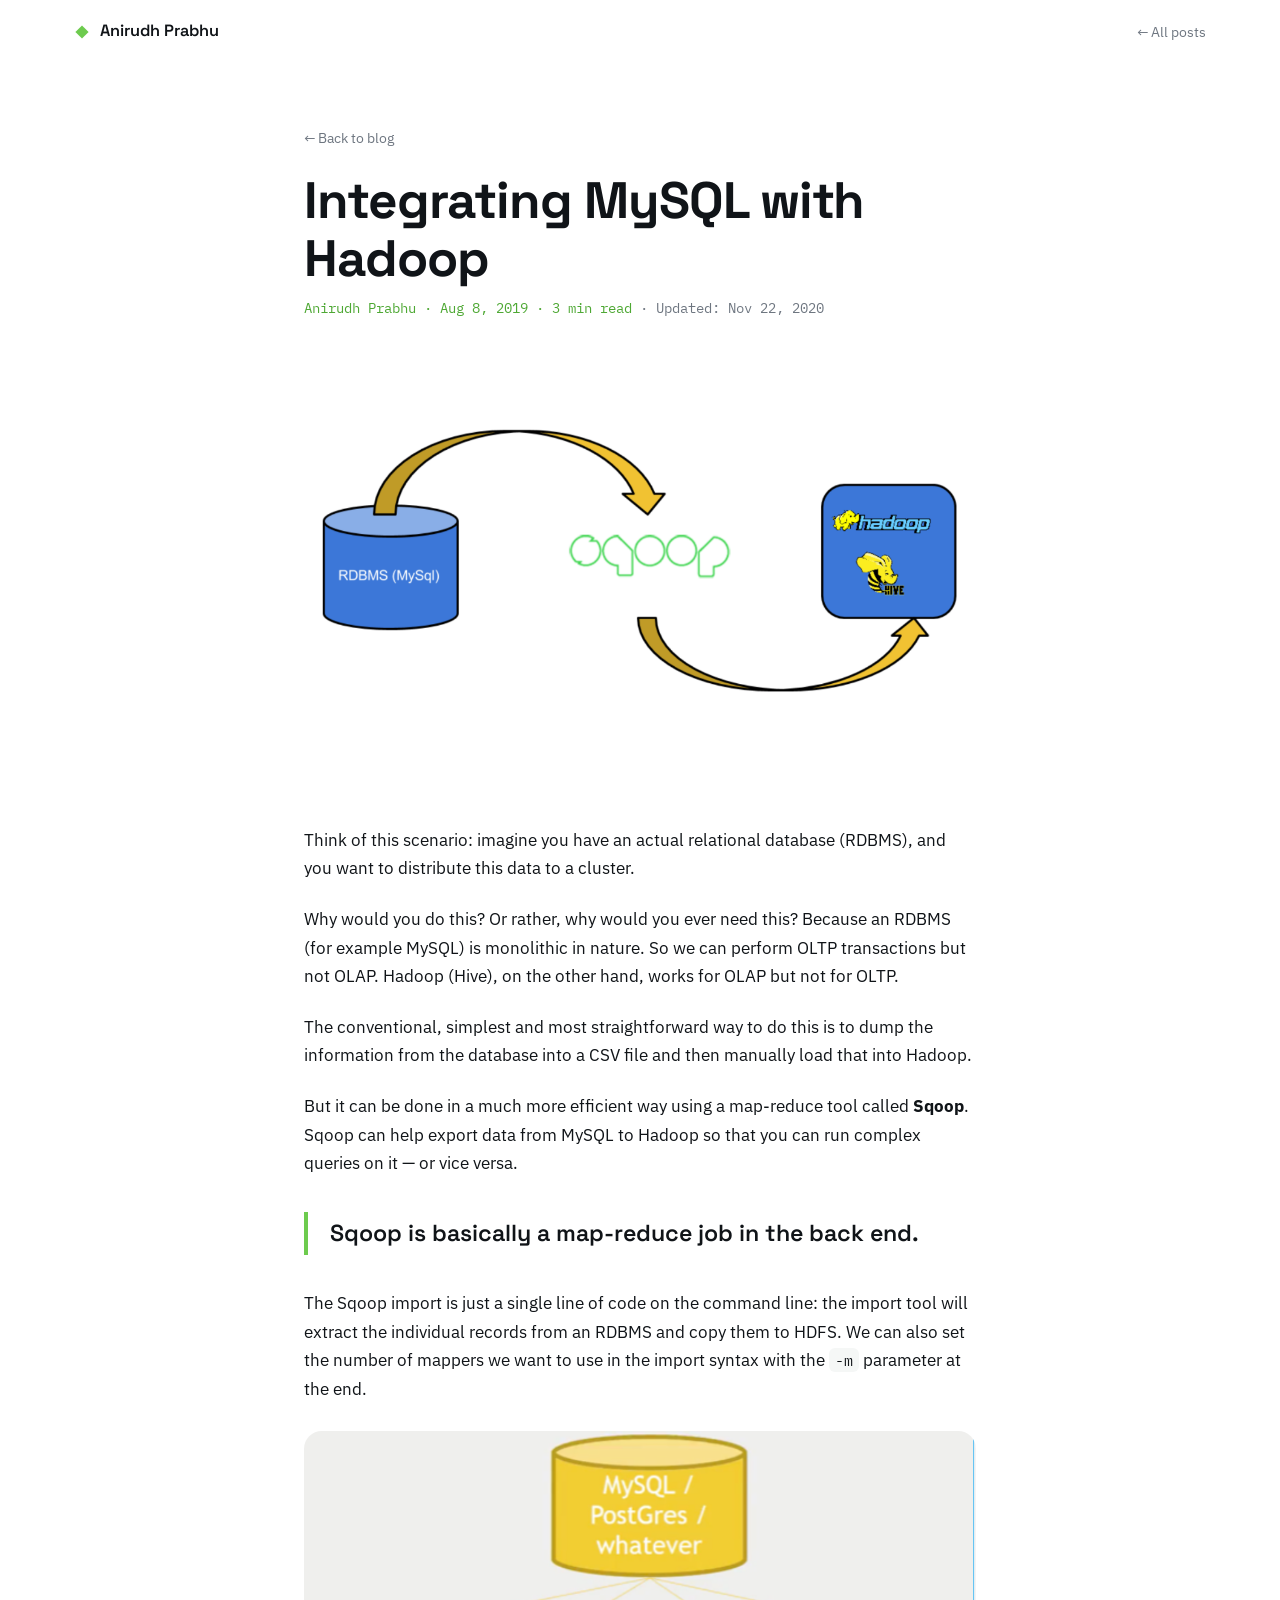
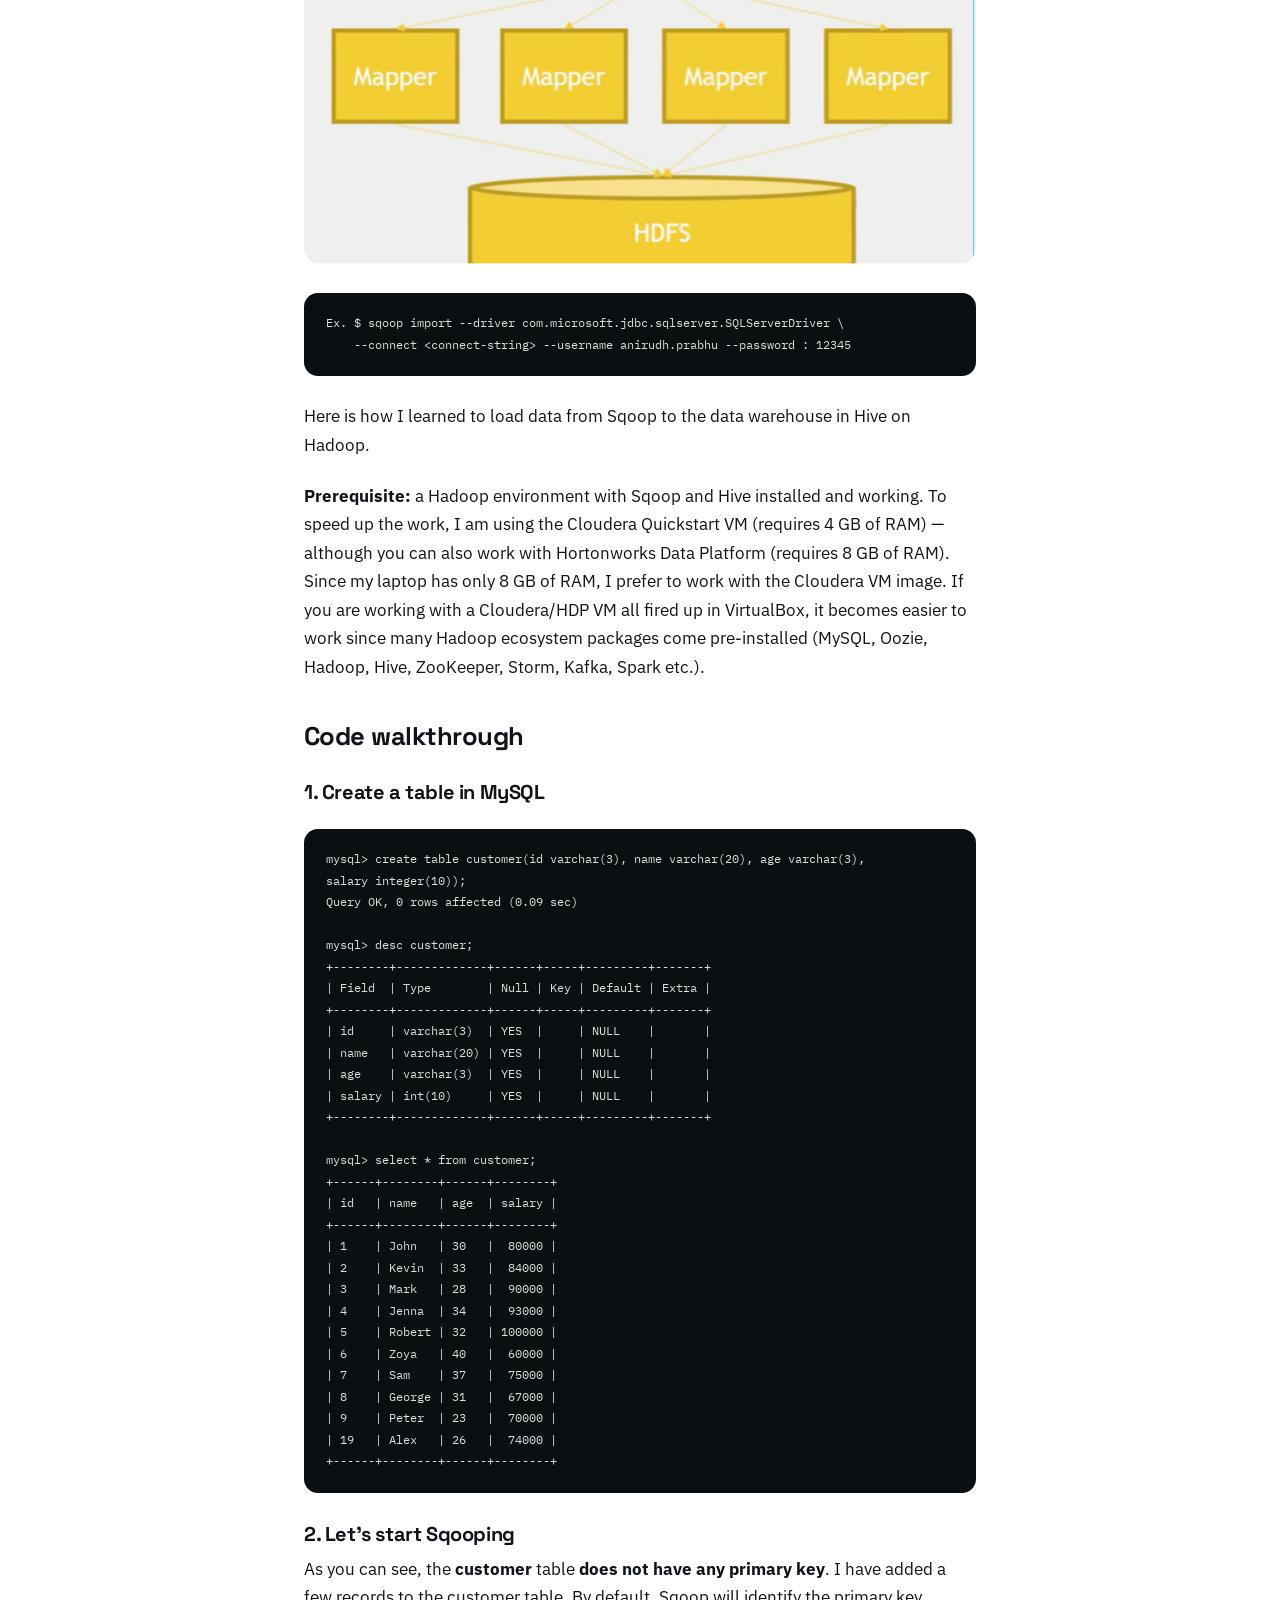
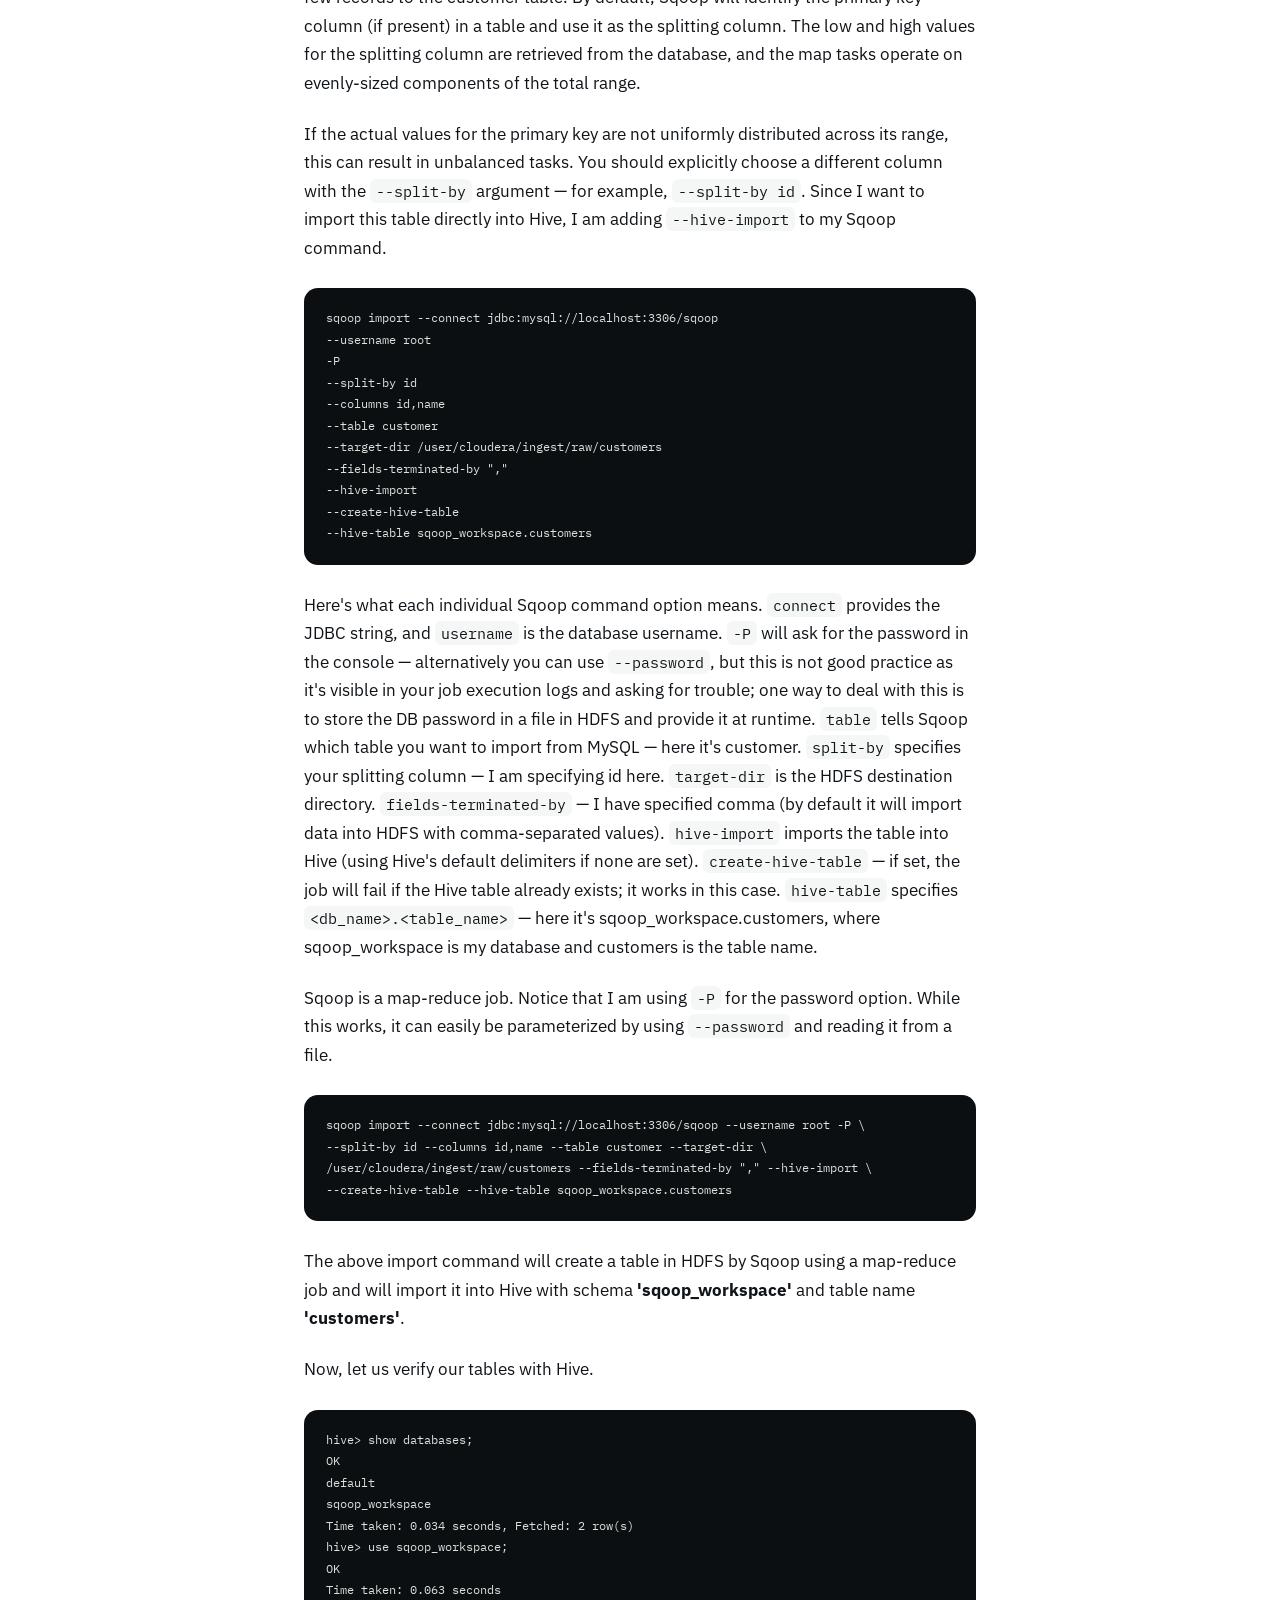
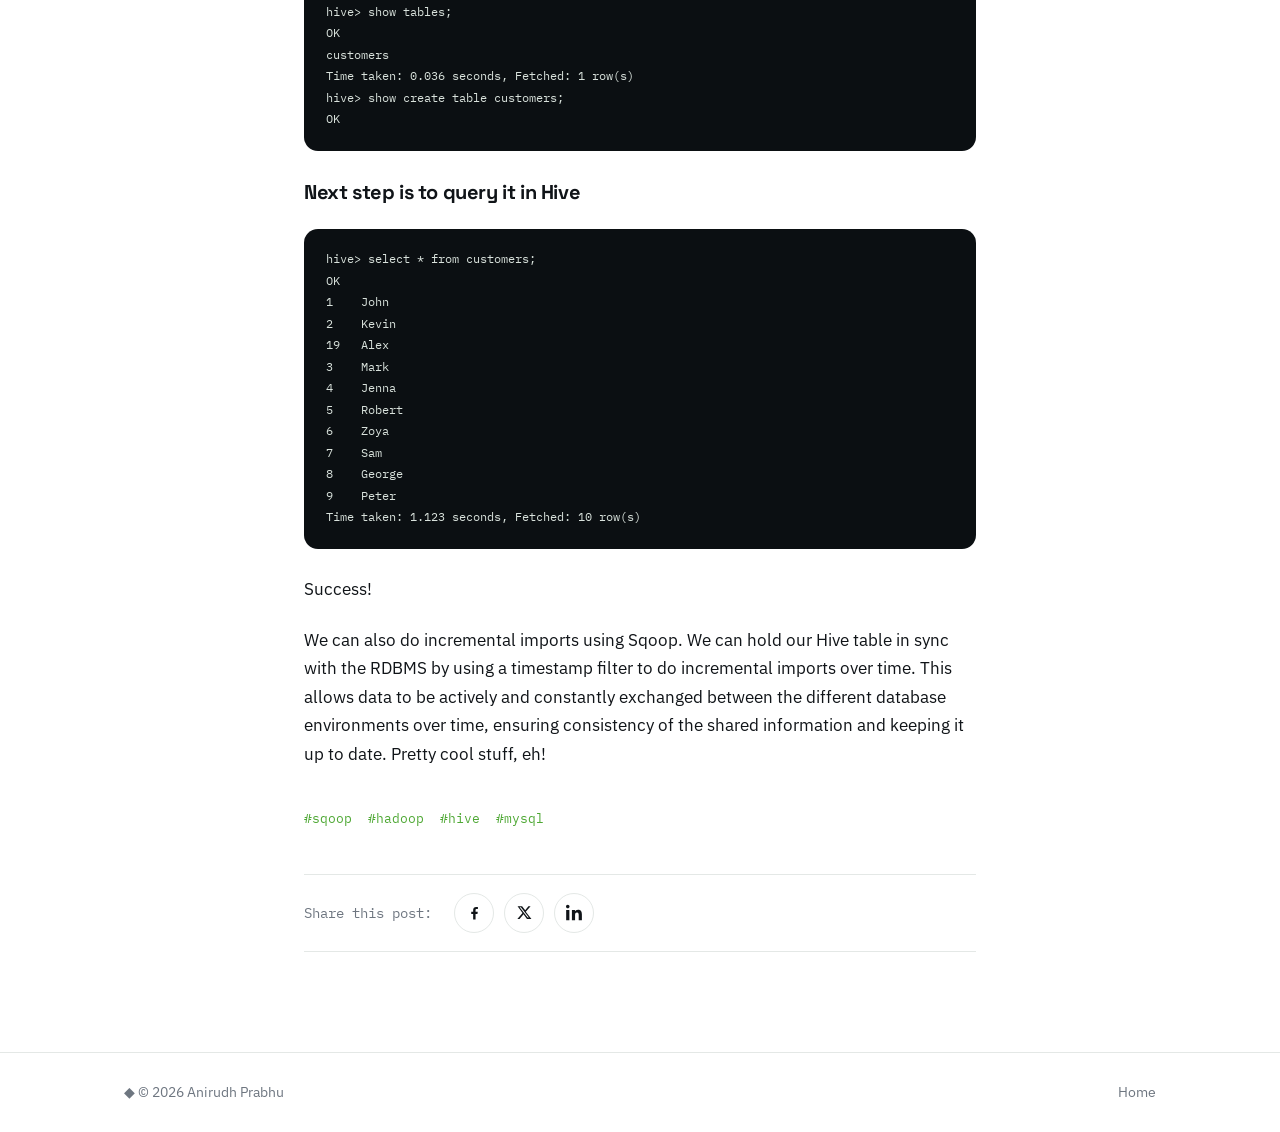
==== blog/integrating-mysql-with-hadoop.html @ 300b7ed8 "Add files via upload v5 code" ====
<!DOCTYPE html>
<html lang="en">
<head>
  <meta charset="UTF-8">
  <meta name="viewport" content="width=device-width, initial-scale=1.0">
  <title>Integrating MySQL with Hadoop — Anirudh Prabhu</title>
  <meta name="description" content="Why distribute relational data to a cluster — and how to bridge MySQL with the Hadoop ecosystem using Sqoop and Hive.">
  <link rel="icon" type="image/svg+xml" href="../assets/favicon.svg">
  <link rel="preconnect" href="https://fonts.googleapis.com">
  <link rel="preconnect" href="https://fonts.gstatic.com" crossorigin>
  <link href="https://fonts.googleapis.com/css2?family=Space+Grotesk:wght@400;500;600;700&family=IBM+Plex+Sans:wght@400;500;600&family=IBM+Plex+Mono:wght@400;500&display=swap" rel="stylesheet">
  <link rel="stylesheet" href="../style.css">
</head>
<body>
  <header class="nav scrolled">
    <nav class="nav-inner">
      <a href="../index.html" class="nav-brand">
        <svg class="nav-diamond" viewBox="0 0 24 24" aria-hidden="true"><rect x="5" y="5" width="14" height="14" transform="rotate(45 12 12)"/></svg>
        <span>Anirudh&nbsp;Prabhu</span>
      </a>
      <ul class="nav-links">
        <li><a href="../index.html#blog">← All posts</a></li>
      </ul>
    </nav>
  </header>

  <main class="post-page">
    <article class="post-container">
      <a class="post-back" href="../index.html#blog">← Back to blog</a>
      <h1>Integrating MySQL with Hadoop</h1>
      <span class="post-meta mono">Anirudh Prabhu · Aug 8, 2019 · 3 min read <em class="post-updated">· Updated: Nov 22, 2020</em></span>
      <img class="post-hero" src="../assets/blog/hadoop-hero.png" alt="Diagram of data flowing from a MySQL database through Sqoop into Hadoop">

      <div class="post-content">
        <p>Think of this scenario: imagine you have an actual relational database (RDBMS), and you want to distribute this data to a cluster.</p>
        <p>Why would you do this? Or rather, why would you ever need this? Because an RDBMS (for example MySQL) is monolithic in nature. So we can perform OLTP transactions but not OLAP. Hadoop (Hive), on the other hand, works for OLAP but not for OLTP.</p>
        <p>The conventional, simplest and most straightforward way to do this is to dump the information from the database into a CSV file and then manually load that into Hadoop.</p>
        <p>But it can be done in a much more efficient way using a map-reduce tool called <strong>Sqoop</strong>. Sqoop can help export data from MySQL to Hadoop so that you can run complex queries on it — or vice versa.</p>

        <p class="pullquote">Sqoop is basically a map-reduce job in the back end.</p>

        <p>The Sqoop import is just a single line of code on the command line: the import tool will extract the individual records from an RDBMS and copy them to HDFS. We can also set the number of mappers we want to use in the import syntax with the <code>-m</code> parameter at the end.</p>
        <img class="post-fig" src="../assets/blog/sqoop-mappers.png" alt="Diagram: mappers reading from MySQL in parallel and writing into HDFS" loading="lazy" onerror="this.style.display='none'">

<pre class="post-code"><code>Ex. $ sqoop import --driver com.microsoft.jdbc.sqlserver.SQLServerDriver \
    --connect &lt;connect-string&gt; --username anirudh.prabhu --password : 12345</code></pre>

        <p>Here is how I learned to load data from Sqoop to the data warehouse in Hive on Hadoop.</p>
        <p><strong>Prerequisite:</strong> a Hadoop environment with Sqoop and Hive installed and working. To speed up the work, I am using the Cloudera Quickstart VM (requires 4&nbsp;GB of RAM) — although you can also work with Hortonworks Data Platform (requires 8&nbsp;GB of RAM). Since my laptop has only 8&nbsp;GB of RAM, I prefer to work with the Cloudera VM image. If you are working with a Cloudera/HDP VM all fired up in VirtualBox, it becomes easier to work since many Hadoop ecosystem packages come pre-installed (MySQL, Oozie, Hadoop, Hive, ZooKeeper, Storm, Kafka, Spark etc.).</p>

        <h2>Code walkthrough</h2>
        <h3>1. Create a table in MySQL</h3>
<pre class="post-code"><code>mysql&gt; create table customer(id varchar(3), name varchar(20), age varchar(3),
salary integer(10));
Query OK, 0 rows affected (0.09 sec)

mysql&gt; desc customer;
+--------+-------------+------+-----+---------+-------+
| Field  | Type        | Null | Key | Default | Extra |
+--------+-------------+------+-----+---------+-------+
| id     | varchar(3)  | YES  |     | NULL    |       |
| name   | varchar(20) | YES  |     | NULL    |       |
| age    | varchar(3)  | YES  |     | NULL    |       |
| salary | int(10)     | YES  |     | NULL    |       |
+--------+-------------+------+-----+---------+-------+

mysql&gt; select * from customer;
+------+--------+------+--------+
| id   | name   | age  | salary |
+------+--------+------+--------+
| 1    | John   | 30   |  80000 |
| 2    | Kevin  | 33   |  84000 |
| 3    | Mark   | 28   |  90000 |
| 4    | Jenna  | 34   |  93000 |
| 5    | Robert | 32   | 100000 |
| 6    | Zoya   | 40   |  60000 |
| 7    | Sam    | 37   |  75000 |
| 8    | George | 31   |  67000 |
| 9    | Peter  | 23   |  70000 |
| 19   | Alex   | 26   |  74000 |
+------+--------+------+--------+</code></pre>

        <h3>2. Let's start Sqooping</h3>
        <p>As you can see, the <strong>customer</strong> table <strong>does not have any primary key</strong>. I have added a few records to the customer table. By default, Sqoop will identify the primary key column (if present) in a table and use it as the splitting column. The low and high values for the splitting column are retrieved from the database, and the map tasks operate on evenly-sized components of the total range.</p>
        <p>If the actual values for the primary key are not uniformly distributed across its range, this can result in unbalanced tasks. You should explicitly choose a different column with the <code>--split-by</code> argument — for example, <code>--split-by id</code>. Since I want to import this table directly into Hive, I am adding <code>--hive-import</code> to my Sqoop command.</p>

<pre class="post-code"><code>sqoop import --connect jdbc:mysql://localhost:3306/sqoop
--username root
-P
--split-by id
--columns id,name
--table customer
--target-dir /user/cloudera/ingest/raw/customers
--fields-terminated-by ","
--hive-import
--create-hive-table
--hive-table sqoop_workspace.customers</code></pre>

        <p>Here's what each individual Sqoop command option means. <code>connect</code> provides the JDBC string, and <code>username</code> is the database username. <code>-P</code> will ask for the password in the console — alternatively you can use <code>--password</code>, but this is not good practice as it's visible in your job execution logs and asking for trouble; one way to deal with this is to store the DB password in a file in HDFS and provide it at runtime. <code>table</code> tells Sqoop which table you want to import from MySQL — here it's customer. <code>split-by</code> specifies your splitting column — I am specifying id here. <code>target-dir</code> is the HDFS destination directory. <code>fields-terminated-by</code> — I have specified comma (by default it will import data into HDFS with comma-separated values). <code>hive-import</code> imports the table into Hive (using Hive's default delimiters if none are set). <code>create-hive-table</code> — if set, the job will fail if the Hive table already exists; it works in this case. <code>hive-table</code> specifies <code>&lt;db_name&gt;.&lt;table_name&gt;</code> — here it's sqoop_workspace.customers, where sqoop_workspace is my database and customers is the table name.</p>
        <p>Sqoop is a map-reduce job. Notice that I am using <code>-P</code> for the password option. While this works, it can easily be parameterized by using <code>--password</code> and reading it from a file.</p>

<pre class="post-code"><code>sqoop import --connect jdbc:mysql://localhost:3306/sqoop --username root -P \
--split-by id --columns id,name --table customer --target-dir \
/user/cloudera/ingest/raw/customers --fields-terminated-by "," --hive-import \
--create-hive-table --hive-table sqoop_workspace.customers</code></pre>

        <p>The above import command will create a table in HDFS by Sqoop using a map-reduce job and will import it into Hive with schema <strong>'sqoop_workspace'</strong> and table name <strong>'customers'</strong>.</p>
        <p>Now, let us verify our tables with Hive.</p>

<pre class="post-code"><code>hive&gt; show databases;
OK
default
sqoop_workspace
Time taken: 0.034 seconds, Fetched: 2 row(s)
hive&gt; use sqoop_workspace;
OK
Time taken: 0.063 seconds
hive&gt; show tables;
OK
customers
Time taken: 0.036 seconds, Fetched: 1 row(s)
hive&gt; show create table customers;
OK</code></pre>

        <h3>Next step is to query it in Hive</h3>
<pre class="post-code"><code>hive&gt; select * from customers;
OK
1    John
2    Kevin
19   Alex
3    Mark
4    Jenna
5    Robert
6    Zoya
7    Sam
8    George
9    Peter
Time taken: 1.123 seconds, Fetched: 10 row(s)</code></pre>
        <p>Success!</p>

        <p>We can also do incremental imports using Sqoop. We can hold our Hive table in sync with the RDBMS by using a timestamp filter to do incremental imports over time. This allows data to be actively and constantly exchanged between the different database environments over time, ensuring consistency of the shared information and keeping it up to date. Pretty cool stuff, eh!</p>

        <p class="post-tags mono">#sqoop&nbsp;&nbsp;#hadoop&nbsp;&nbsp;#hive&nbsp;&nbsp;#mysql</p>
      </div>

      <div class="engage-bar">        <span class="share-label mono" style="margin-left:0">Share this post:</span>
        <div class="share-row">
          <a class="share-btn" data-network="facebook" href="#" target="_blank" rel="noopener" aria-label="Share on Facebook">
            <svg viewBox="0 0 24 24"><path d="M13.5 22v-8h2.7l.4-3.2h-3.1V8.7c0-.9.3-1.6 1.6-1.6h1.7V4.2c-.3 0-1.3-.1-2.5-.1-2.5 0-4.2 1.5-4.2 4.3v2.4H7.4V14h2.7v8h3.4z"/></svg>
          </a>
          <a class="share-btn" data-network="twitter" href="#" target="_blank" rel="noopener" aria-label="Share on X (Twitter)">
            <svg viewBox="0 0 24 24"><path d="M17.5 3h3.1l-6.8 7.8L21.8 21h-6.3l-4.9-6.4L5 21H1.9l7.3-8.3L2.2 3h6.4l4.4 5.9L17.5 3zm-1.1 16.2h1.7L6.9 4.7H5.1l11.3 14.5z"/></svg>
          </a>
          <a class="share-btn" data-network="linkedin" href="#" target="_blank" rel="noopener" aria-label="Share on LinkedIn">
            <svg viewBox="0 0 24 24"><path d="M4.98 3.5C4.98 4.88 3.87 6 2.5 6S0 4.88 0 3.5 1.12 1 2.5 1s2.48 1.12 2.48 2.5zM.24 8.31h4.52V23H.24V8.31zM8.34 8.31h4.33v2h.06c.6-1.14 2.08-2.34 4.28-2.34 4.58 0 5.42 3.01 5.42 6.92V23h-4.51v-7.13c0-1.7-.03-3.89-2.37-3.89-2.37 0-2.73 1.85-2.73 3.76V23H8.34V8.31z"/></svg>
          </a>
        </div>
      </div>

      <section class="comments" id="comments">
        <h2 class="comments-title">Comments</h2>
        <div class="giscus"></div>
        <p class="comments-note mono">Sign in with GitHub to join the discussion.</p>
      </section>
    </article>
  </main>

  <footer class="footer">
    <div class="container footer-inner">
      <span>◆ © <span id="year"></span> Anirudh Prabhu</span>
      <a href="../index.html">Home</a>
    </div>
  </footer>
  <script src="../script.js"></script>
</body>
</html>
---- style.css ----
/* ============================================================
   That Data Geek — thatdatageek.com
   Palette: ink #101418 · paper #FFFFFF · mist #F5F7F6
            geek-green #6DCB4E · deep #0B0F12 · gray #6E7680
   Type:    Space Grotesk (display) · IBM Plex Sans (body)
            IBM Plex Mono (data labels)
   ============================================================ */

:root {
  --ink: #101418;
  --paper: #ffffff;
  --mist: #f5f7f6;
  --green: #6dcb4e;
  --green-dark: #4ea834;
  --deep: #0b0f12;
  --gray: #6e7680;
  --line: #e4e8e6;
  --font-display: "Space Grotesk", system-ui, sans-serif;
  --font-body: "IBM Plex Sans", system-ui, sans-serif;
  --font-mono: "IBM Plex Mono", ui-monospace, monospace;
  --nav-h: 64px;
  --radius: 18px;
}

* { margin: 0; padding: 0; box-sizing: border-box; }

html { scroll-behavior: smooth; scroll-padding-top: calc(var(--nav-h) + 12px); }

body {
  font-family: var(--font-body);
  color: var(--ink);
  background: var(--paper);
  line-height: 1.65;
  -webkit-font-smoothing: antialiased;
}

.mono { font-family: var(--font-mono); }

.container { max-width: 1080px; margin: 0 auto; padding: 0 24px; }

img { max-width: 100%; display: block; }

a { color: inherit; }

h1, h2, h3 { font-family: var(--font-display); line-height: 1.12; letter-spacing: -0.02em; }

h2 { font-size: clamp(2rem, 5vw, 3.25rem); margin-bottom: 0.5em; }

.eyebrow {
  font-size: 0.8rem;
  text-transform: uppercase;
  letter-spacing: 0.14em;
  color: var(--green-dark);
  margin-bottom: 14px;
}
.section-dark .eyebrow { color: var(--green); }

.section-lede { max-width: 620px; color: var(--gray); font-size: 1.05rem; margin-bottom: 48px; }
.section-lede a { color: var(--green-dark); text-decoration-thickness: 1px; text-underline-offset: 3px; }
.section-dark .section-lede { color: #9aa4ad; }

/* ---------- Nav ---------- */
.nav {
  position: fixed; top: 0; left: 0; right: 0; z-index: 100;
  height: var(--nav-h);
  background: rgba(255, 255, 255, 0.82);
  -webkit-backdrop-filter: saturate(180%) blur(16px);
  backdrop-filter: saturate(180%) blur(16px);
  border-bottom: 1px solid transparent;
  transition: border-color 0.3s;
}
.nav.scrolled { border-bottom-color: var(--line); }

.nav-inner {
  max-width: 1180px; margin: 0 auto; height: 100%;
  padding: 0 24px;
  display: flex; align-items: center; justify-content: space-between; gap: 24px;
}

.nav-brand {
  display: flex; align-items: center; gap: 10px;
  font-family: var(--font-display); font-weight: 600; font-size: 1.02rem;
  text-decoration: none;
}
.nav-diamond { width: 16px; height: 16px; fill: var(--green); transition: transform 0.5s cubic-bezier(0.34, 1.56, 0.64, 1); }
.nav-brand:hover .nav-diamond { transform: rotate(180deg); }

.nav-links {
  display: flex; align-items: center; gap: 26px; list-style: none;
}
.nav-links a {
  text-decoration: none; font-size: 0.88rem; color: var(--gray);
  transition: color 0.2s;
}
.nav-links a:hover { color: var(--ink); }
.nav-links a.active { color: var(--ink); font-weight: 600; }

.nav-resume {
  border: 1.5px solid var(--ink); border-radius: 999px;
  padding: 6px 16px; color: var(--ink) !important; font-weight: 600;
  transition: background 0.2s, color 0.2s;
}
.nav-resume:hover { background: var(--ink); color: #fff !important; }

.nav-toggle { display: none; }

/* ---------- Hero ---------- */
.hero {
  min-height: 100svh;
  display: flex; flex-direction: column; align-items: center; justify-content: center;
  text-align: center; position: relative;
  padding: calc(var(--nav-h) + 40px) 24px 80px;
  background:
    radial-gradient(1200px 500px at 50% -10%, rgba(109, 203, 78, 0.10), transparent 65%),
    var(--paper);
}
.hero-logo { width: 96px; height: 96px; margin-bottom: 28px; }
.hero .eyebrow { margin-bottom: 18px; }
.hero h1 {
  font-size: clamp(2.9rem, 9vw, 6rem);
  font-weight: 700;
  animation: rise 0.9s cubic-bezier(0.2, 0.7, 0.2, 1) both;
}
.hero-sub {
  margin-top: 22px; font-size: clamp(1.02rem, 2.2vw, 1.25rem);
  color: var(--gray); max-width: 640px;
  animation: rise 0.9s 0.12s cubic-bezier(0.2, 0.7, 0.2, 1) both;
}
.hero-cta { margin-top: 38px; display: flex; gap: 14px; flex-wrap: wrap; justify-content: center;
  animation: rise 0.9s 0.24s cubic-bezier(0.2, 0.7, 0.2, 1) both; }

.btn {
  font-family: var(--font-display); font-weight: 600; font-size: 0.95rem;
  padding: 13px 28px; border-radius: 999px; text-decoration: none;
  transition: transform 0.2s, box-shadow 0.2s, background 0.2s;
}
.btn-primary { background: var(--ink); color: #fff; }
.btn-primary:hover { transform: translateY(-2px); box-shadow: 0 10px 26px rgba(16, 20, 24, 0.22); }
.btn-ghost { border: 1.5px solid var(--line); color: var(--ink); background: #fff; }
.btn-ghost:hover { border-color: var(--green); transform: translateY(-2px); }

.scroll-hint {
  position: absolute; bottom: 26px; left: 50%; transform: translateX(-50%);
  width: 38px; height: 38px; color: var(--gray);
  animation: bob 2.2s ease-in-out infinite;
}
.scroll-hint svg { width: 100%; height: 100%; }

@keyframes rise { from { opacity: 0; transform: translateY(26px); } to { opacity: 1; transform: none; } }
@keyframes bob { 0%, 100% { transform: translate(-50%, 0); } 50% { transform: translate(-50%, 8px); } }

/* ---------- Sections ---------- */
.section { padding: 120px 0; }
.section-dark { background: var(--deep); color: #f2f5f3; }
.section-tint { background: var(--mist); }

/* ---------- About ---------- */
.about-grid {
  display: grid; grid-template-columns: 340px 1fr; gap: 56px; align-items: start;
  margin-top: 24px;
}
.about-photo img {
  border-radius: var(--radius); aspect-ratio: 1 / 1; object-fit: cover;
  box-shadow: 24px 24px 0 -8px var(--mist), 24px 24px 0 -6px var(--green);
}
.about-adventure { margin-top: 72px; }
.about-adventure img { border-radius: var(--radius); width: 100%; aspect-ratio: 21 / 9; object-fit: cover; object-position: 50% 62%; }
.about-adventure figcaption { margin-top: 12px; font-size: 0.78rem; color: var(--gray); letter-spacing: 0.05em; }
.about-text p { margin-bottom: 1.2em; font-size: 1.05rem; }
.about-aspire {
  font-family: var(--font-display); font-weight: 600; font-size: 1.2rem !important;
  padding-left: 18px; border-left: 3px solid var(--green);
}

/* ---------- Skills (diamond ratings) ---------- */
.skills-list { list-style: none; max-width: 760px; }
.skill {
  display: grid; grid-template-columns: 1fr auto 2ch; align-items: center; gap: 20px;
  padding: 18px 0; border-bottom: 1px solid rgba(255, 255, 255, 0.09);
}
.skill-name { font-family: var(--font-display); font-weight: 500; font-size: 1.05rem; }
.skill-num { color: var(--green); font-size: 0.95rem; text-align: right; }

.skill-diamonds { display: flex; gap: 9px; }
.skill-diamonds i {
  width: 13px; height: 13px; transform: rotate(45deg) scale(0);
  background: rgba(255, 255, 255, 0.14);
  transition: transform 0.45s cubic-bezier(0.34, 1.56, 0.64, 1), background 0.3s;
}
.skill-diamonds i.filled { background: var(--green); }
.skill.revealed .skill-diamonds i { transform: rotate(45deg) scale(1); }
.skill.revealed .skill-diamonds i:nth-child(1) { transition-delay: 0.05s; }
.skill.revealed .skill-diamonds i:nth-child(2) { transition-delay: 0.13s; }
.skill.revealed .skill-diamonds i:nth-child(3) { transition-delay: 0.21s; }
.skill.revealed .skill-diamonds i:nth-child(4) { transition-delay: 0.29s; }
.skill.revealed .skill-diamonds i:nth-child(5) { transition-delay: 0.37s; }

/* ---------- Journey timeline ---------- */
.timeline { list-style: none; margin-top: 40px; position: relative; }
.timeline::before {
  content: ""; position: absolute; left: 44px; top: 12px; bottom: 12px;
  width: 2px; background: var(--line);
}
.tl-item {
  display: grid; grid-template-columns: 88px 1fr; gap: 32px;
  padding: 26px 0; position: relative;
}
.tl-logo {
  width: 88px; height: 88px; border-radius: 22px;
  background: #fff; border: 1px solid var(--line);
  display: flex; align-items: center; justify-content: center;
  position: relative; z-index: 1;
  box-shadow: 0 6px 18px rgba(16, 20, 24, 0.06);
}
.tl-logo img { max-width: 62%; max-height: 62%; object-fit: contain; }
.tl-logo-glyph span { color: var(--green); font-size: 1.7rem; }
.tl-date { color: var(--green-dark); font-size: 0.82rem; letter-spacing: 0.04em; }
.tl-body h3 { font-size: 1.35rem; margin: 6px 0 2px; }
.tl-org { color: var(--gray); font-weight: 500; margin-bottom: 10px; }
.tl-body > p:last-child { max-width: 640px; }

/* ---------- Projects ---------- */
.proj-grid {
  display: grid; grid-template-columns: repeat(3, 1fr); gap: 26px;
}
.proj-card {
  background: #fff; border-radius: var(--radius); overflow: hidden;
  text-decoration: none; border: 1px solid var(--line);
  transition: transform 0.28s cubic-bezier(0.2, 0.7, 0.2, 1), box-shadow 0.28s;
  display: flex; flex-direction: column;
}
.proj-card:hover { transform: translateY(-6px); box-shadow: 0 18px 40px rgba(16, 20, 24, 0.12); }
.proj-card img { aspect-ratio: 4 / 3; object-fit: cover; }
.proj-body { padding: 20px 22px 24px; display: flex; flex-direction: column; gap: 8px; flex: 1; }
.proj-body h3 { font-size: 1.08rem; }
.proj-body p { font-size: 0.93rem; color: var(--gray); flex: 1; }
.proj-tools { font-size: 0.74rem; color: var(--green-dark); letter-spacing: 0.03em; }

/* ---------- Keynote ---------- */
.keynote {
  display: grid; grid-template-columns: 300px 1fr; gap: 48px; align-items: center;
  margin-top: 16px;
}
.keynote img { border-radius: var(--radius); aspect-ratio: 1; object-fit: cover; }
.keynote-body h3 { font-size: 1.6rem; margin-bottom: 10px; }
.keynote-body p { color: var(--gray); font-size: 1.05rem; }

/* ---------- Testimonials ---------- */
.quote-grid { display: grid; grid-template-columns: repeat(3, 1fr); gap: 26px; margin-top: 16px; }
.quote {
  background: rgba(255, 255, 255, 0.045);
  border: 1px solid rgba(255, 255, 255, 0.09);
  border-radius: var(--radius); padding: 30px 28px;
  display: flex; flex-direction: column; gap: 20px;
}
.quote p { font-size: 0.97rem; color: #d7dde1; }
.quote footer { margin-top: auto; display: flex; flex-direction: column; gap: 2px; }
.quote footer strong { font-family: var(--font-display); }
.quote footer span { font-size: 0.85rem; color: #8b959e; }
.quote::before { content: "◆"; color: var(--green); font-size: 1.1rem; }

/* ---------- Blog ---------- */
.blog-grid { display: grid; grid-template-columns: repeat(3, 1fr); gap: 26px; }
.blog-card {
  border-radius: var(--radius); overflow: hidden; text-decoration: none;
  border: 1px solid var(--line); background: #fff;
  transition: transform 0.28s cubic-bezier(0.2, 0.7, 0.2, 1), box-shadow 0.28s;
  display: flex; flex-direction: column;
}
.blog-card:hover { transform: translateY(-6px); box-shadow: 0 18px 40px rgba(16, 20, 24, 0.12); }
.blog-card img { aspect-ratio: 16 / 9; object-fit: cover; }
.blog-body { padding: 20px 22px 24px; }
.blog-date { font-size: 0.74rem; color: var(--green-dark); letter-spacing: 0.04em; }
.blog-body h3 { font-size: 1.12rem; margin: 8px 0 6px; }
.blog-body p { font-size: 0.93rem; color: var(--gray); }

/* ---------- Contact ---------- */
.section-contact {
  background:
    radial-gradient(900px 420px at 50% 115%, rgba(109, 203, 78, 0.12), transparent 65%),
    var(--paper);
  text-align: center;
}
.contact-inner { display: flex; flex-direction: column; align-items: center; }
.contact-quip { max-width: 560px; color: var(--gray); font-size: 1.08rem; }
.contact-email {
  font-family: var(--font-display); font-weight: 700;
  font-size: clamp(1.4rem, 4.6vw, 2.6rem);
  margin: 34px 0 40px; text-decoration: none;
  background-image: linear-gradient(var(--green), var(--green));
  background-repeat: no-repeat; background-position: 0 100%;
  background-size: 100% 4px;
  transition: background-size 0.3s, color 0.3s;
  padding-bottom: 6px;
}
.contact-email:hover { background-size: 100% 100%; }

.social { display: flex; gap: 18px; }
.social a {
  width: 48px; height: 48px; border-radius: 50%;
  border: 1.5px solid var(--line);
  display: flex; align-items: center; justify-content: center;
  transition: border-color 0.2s, transform 0.2s, background 0.2s;
}
.social a:hover { border-color: var(--green); transform: translateY(-3px); background: rgba(109, 203, 78, 0.08); }
.social svg { width: 20px; height: 20px; fill: var(--ink); }

/* ---------- Footer ---------- */
.footer { border-top: 1px solid var(--line); padding: 28px 0; }
.footer-inner { display: flex; justify-content: space-between; align-items: center; font-size: 0.88rem; color: var(--gray); }
.footer a { text-decoration: none; }
.footer a:hover { color: var(--ink); }

/* ---------- Reveal on scroll ---------- */
.reveal { opacity: 0; transform: translateY(26px); transition: opacity 0.7s ease, transform 0.7s cubic-bezier(0.2, 0.7, 0.2, 1); }
.reveal.revealed { opacity: 1; transform: none; }

/* ---------- Blog post pages ---------- */
.post-page { padding: calc(var(--nav-h) + 60px) 0 100px; }
.post-container { max-width: 720px; margin: 0 auto; padding: 0 24px; }
.post-back { font-size: 0.9rem; text-decoration: none; color: var(--gray); }
.post-back:hover { color: var(--ink); }
.post-container h1 { font-size: clamp(2rem, 6vw, 3.2rem); margin: 22px 0 10px; }
.post-meta { color: var(--green-dark); font-size: 0.85rem; margin-bottom: 36px; display: block; }
.post-hero { border-radius: var(--radius); margin-bottom: 40px; }
.post-content p { margin-bottom: 1.3em; font-size: 1.08rem; }
.post-content h2 { font-size: 1.6rem; margin: 1.6em 0 0.6em; }
.post-placeholder {
  border: 2px dashed var(--line); border-radius: var(--radius);
  padding: 34px; color: var(--gray); text-align: center; font-size: 0.95rem;
  margin: 30px 0;
}

.post-updated { font-style: normal; color: var(--gray); }
.post-fig { border-radius: var(--radius); margin: 28px 0; }

.post-table {
  width: 100%; border-collapse: collapse; margin: 28px 0;
  font-size: 0.95rem;
}
.post-table caption { text-align: left; font-size: 0.75rem; color: var(--gray); padding-bottom: 8px; letter-spacing: 0.04em; }
.post-table th, .post-table td { border: 1px solid var(--line); padding: 10px 14px; text-align: left; }
.post-table th { background: var(--mist); font-family: var(--font-display); font-weight: 600; font-size: 0.88rem; }
.post-table tbody tr:nth-child(even) { background: #fafbfa; }

.post-code {
  background: var(--deep); color: #d9e2dc;
  border-radius: 14px; padding: 20px 22px; margin: 26px 0;
  overflow-x: auto; font-size: 0.84rem; line-height: 1.6;
}
.post-code code { font-family: var(--font-mono); }
.post-content code {
  font-family: var(--font-mono); font-size: 0.88em;
  background: var(--mist); border-radius: 6px; padding: 2px 6px;
}
.post-code code { background: none; padding: 0; }

.formula {
  text-align: center; font-size: 1.02rem !important;
  background: var(--mist); border-radius: 12px; padding: 16px 20px;
  margin: 22px 0 !important;
}

.pullquote {
  font-family: var(--font-display); font-weight: 600;
  font-size: 1.45rem !important; line-height: 1.35;
  border-left: 4px solid var(--green); padding: 6px 0 6px 22px;
  margin: 34px 0 !important;
}

.post-content h3 { font-size: 1.25rem; margin: 1.5em 0 0.5em; }

.post-tags { color: var(--green-dark); font-size: 0.82rem !important; margin-top: 40px !important; }

/* ---------- Engagement + share bar ---------- */
.engage-bar {
  display: flex; align-items: center; gap: 22px; flex-wrap: wrap;
  border-top: 1px solid var(--line); border-bottom: 1px solid var(--line);
  padding: 18px 0; margin-top: 44px;
}
.engage-stat {
  display: inline-flex; align-items: center; gap: 8px;
  font-size: 0.85rem; color: var(--gray);
}
.engage-stat svg { width: 18px; height: 18px; fill: var(--gray); }
.share-label { margin-left: auto; font-size: 0.85rem; color: var(--gray); }
.share-row { display: flex; gap: 10px; }
.share-btn {
  width: 40px; height: 40px; border-radius: 50%;
  border: 1.5px solid var(--line);
  display: flex; align-items: center; justify-content: center;
  transition: border-color 0.2s, transform 0.2s, background 0.2s;
}
.share-btn:hover { border-color: var(--green); transform: translateY(-2px); background: rgba(109, 203, 78, 0.08); }
.share-btn svg { width: 17px; height: 17px; fill: var(--ink); }

/* ---------- Responsive ---------- */
@media (max-width: 900px) {
  .section { padding: 88px 0; }
  .proj-grid, .quote-grid, .blog-grid { grid-template-columns: 1fr 1fr; }
  .about-grid { grid-template-columns: 1fr; gap: 40px; }
  .about-photo { max-width: 320px; }
  .keynote { grid-template-columns: 1fr; }
  .keynote img { max-width: 340px; }
}

@media (max-width: 640px) {
  .proj-grid, .quote-grid, .blog-grid { grid-template-columns: 1fr; }

  .nav-toggle {
    display: flex; flex-direction: column; gap: 6px;
    background: none; border: none; cursor: pointer; padding: 8px;
  }
  .nav-toggle span { width: 24px; height: 2px; background: var(--ink); transition: transform 0.3s, opacity 0.3s; }
  .nav-toggle[aria-expanded="true"] span:nth-child(1) { transform: translateY(4px) rotate(45deg); }
  .nav-toggle[aria-expanded="true"] span:nth-child(2) { transform: translateY(-4px) rotate(-45deg); }

  .nav-links {
    position: fixed; top: var(--nav-h); left: 0; right: 0;
    flex-direction: column; align-items: flex-start; gap: 0;
    background: rgba(255, 255, 255, 0.97);
    -webkit-backdrop-filter: blur(16px); backdrop-filter: blur(16px);
    border-bottom: 1px solid var(--line);
    padding: 12px 24px 20px;
    transform: translateY(-8px); opacity: 0; pointer-events: none;
    transition: transform 0.25s, opacity 0.25s;
  }
  .nav-links.open { transform: none; opacity: 1; pointer-events: auto; }
  .nav-links li { width: 100%; }
  .nav-links a { display: block; padding: 12px 0; font-size: 1rem; }
  .nav-resume { display: inline-block; margin-top: 10px; }

  .tl-item { grid-template-columns: 64px 1fr; gap: 20px; }
  .tl-logo { width: 64px; height: 64px; border-radius: 16px; }
  .timeline::before { left: 32px; }
  .skill { grid-template-columns: 1fr; gap: 10px; }
  .skill-num { display: none; }
}

/* ---------- Reduced motion ---------- */
@media (prefers-reduced-motion: reduce) {
  html { scroll-behavior: auto; }
  *, *::before, *::after { animation: none !important; transition: none !important; }
  .reveal { opacity: 1; transform: none; }
  .skill .skill-diamonds i { transform: rotate(45deg) scale(1); }
}

/* ---------- Comments (Giscus) ---------- */
.comments { margin-top: 56px; }
.comments-title { font-size: 1.5rem; margin-bottom: 18px; }
.comments-note { font-size: 0.78rem; color: var(--gray); margin-top: 14px; }
.keynote-btn { display: inline-block; margin-top: 18px; }
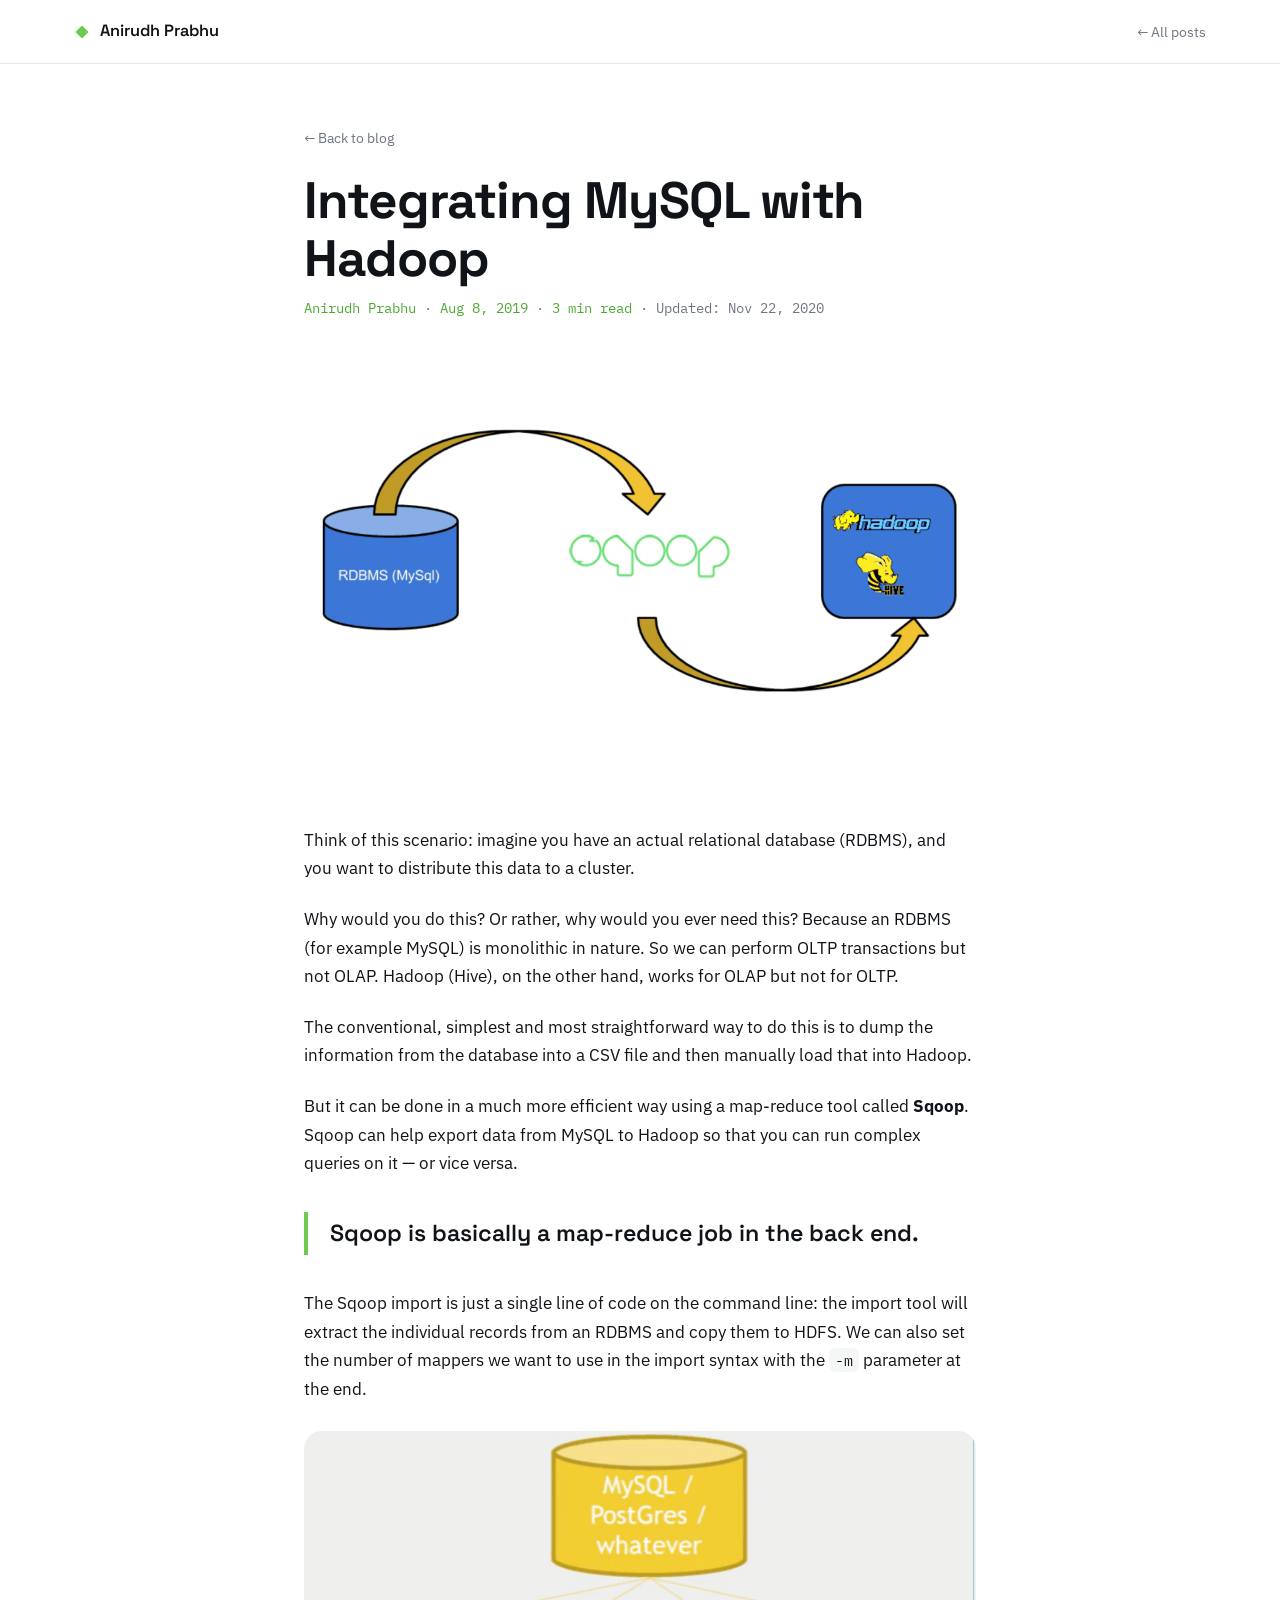
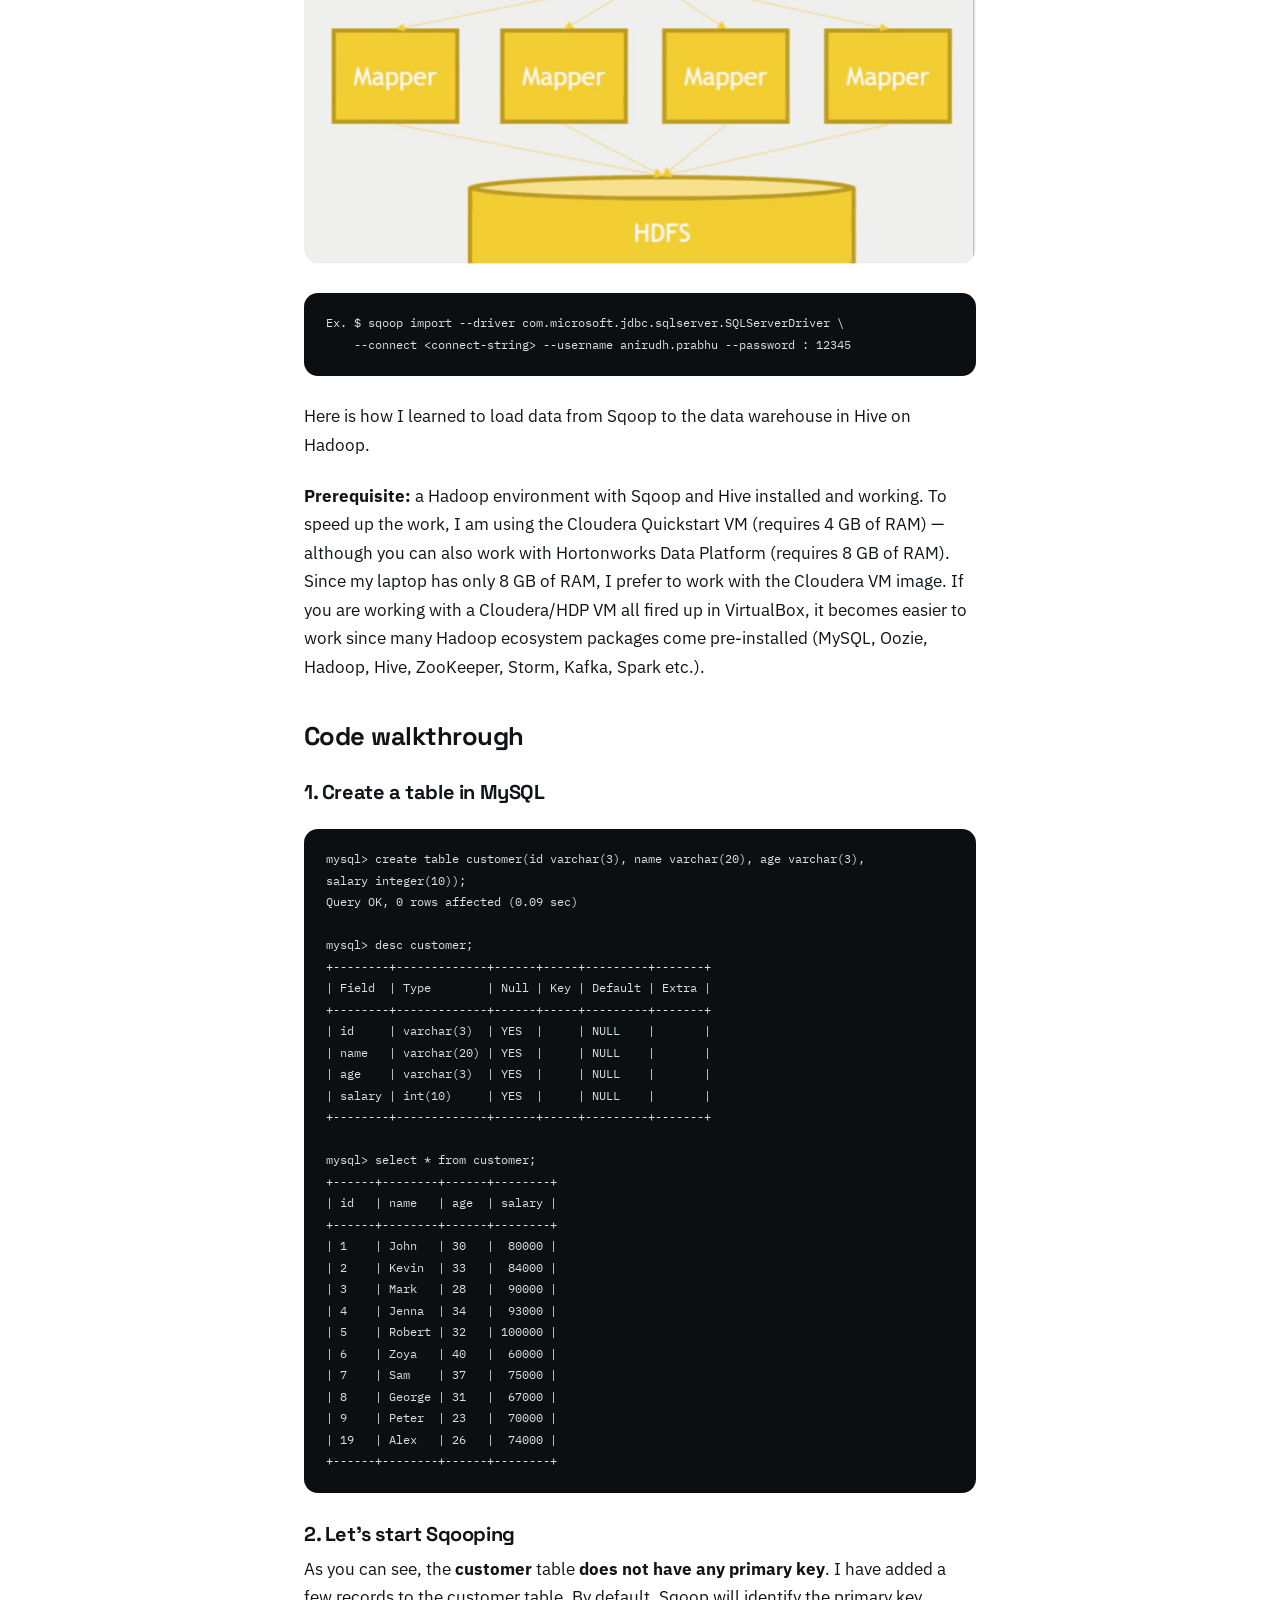
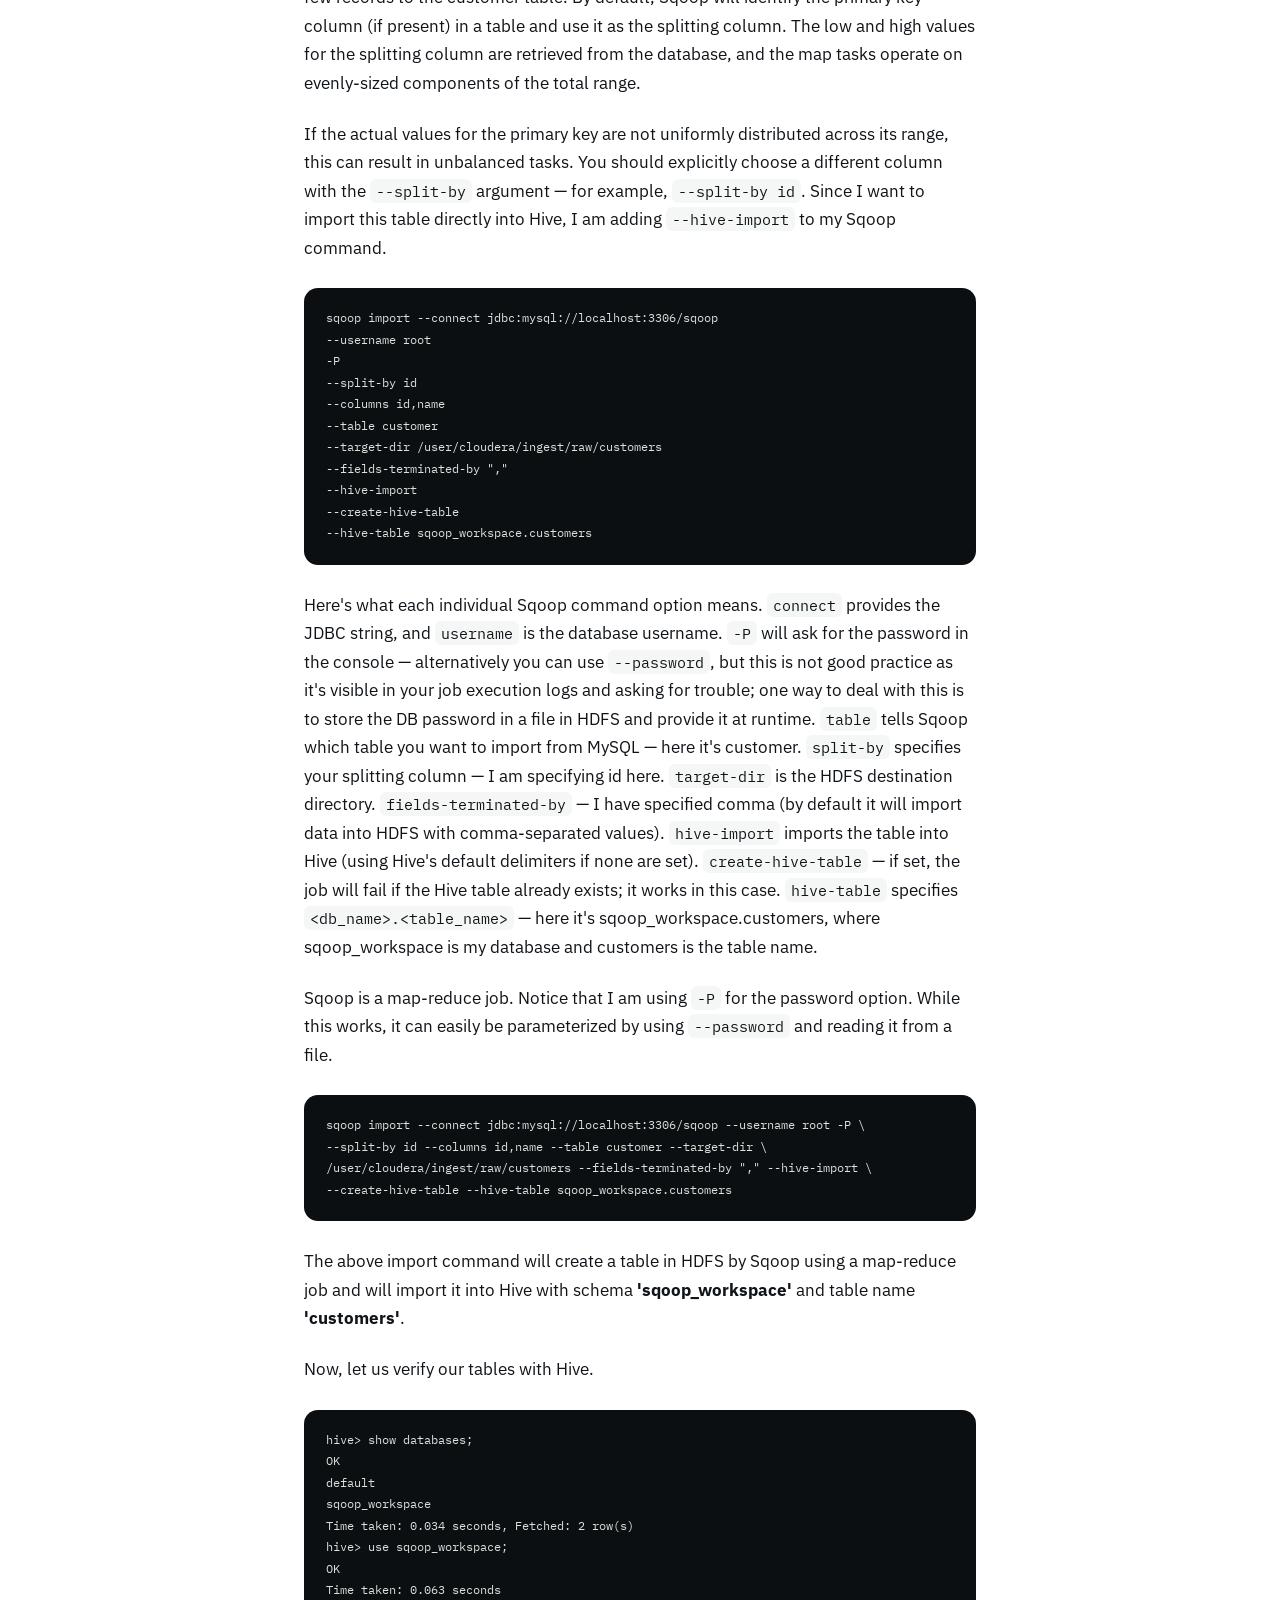
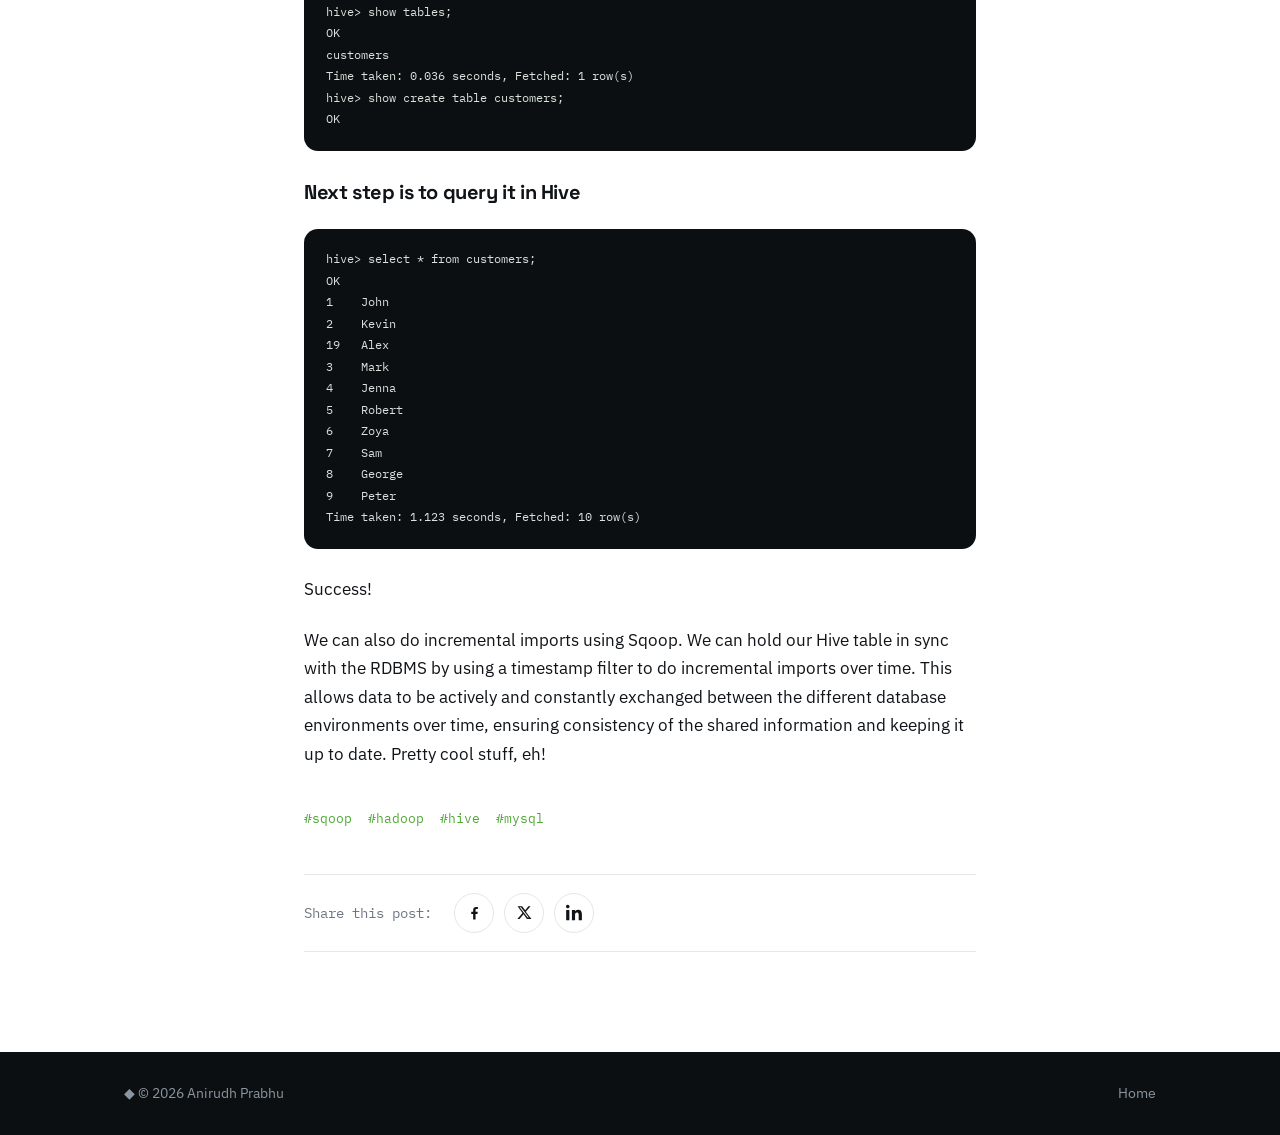
==== commit 2f89ac41: "site v18 (Changed keynote project tiles coloring)" ====
--- a/blog/integrating-mysql-with-hadoop.html
+++ b/blog/integrating-mysql-with-hadoop.html
@@ -9,6 +9,26 @@
   <link rel="preconnect" href="https://fonts.googleapis.com">
   <link rel="preconnect" href="https://fonts.gstatic.com" crossorigin>
   <link href="https://fonts.googleapis.com/css2?family=Space+Grotesk:wght@400;500;600;700&family=IBM+Plex+Sans:wght@400;500;600&family=IBM+Plex+Mono:wght@400;500&display=swap" rel="stylesheet">
+  <link rel="canonical" href="https://www.thatdatageek.com/blog/integrating-mysql-with-hadoop.html">
+  <meta property="og:title" content="Integrating MySQL with Hadoop — Anirudh Prabhu">
+  <meta property="og:description" content="Why distribute relational data to a cluster — and how to bridge MySQL with the Hadoop ecosystem using Sqoop and Hive.">
+  <meta property="og:image" content="https://www.thatdatageek.com/assets/blog/hadoop-hero.png">
+  <meta property="og:type" content="article">
+  <meta property="og:url" content="https://www.thatdatageek.com/blog/integrating-mysql-with-hadoop.html">
+  <meta name="twitter:card" content="summary_large_image">
+  <meta name="theme-color" content="#0b0f12">
+  <script type="application/ld+json">
+  {
+    "@context": "https://schema.org",
+    "@type": "BlogPosting",
+    "headline": "Integrating MySQL with Hadoop",
+    "image": "https://www.thatdatageek.com/assets/blog/hadoop-hero.png",
+    "datePublished": "2019-08-08",
+    "dateModified": "2020-11-22",
+    "author": { "@type": "Person", "name": "Anirudh Prabhu", "url": "https://www.thatdatageek.com/" },
+    "mainEntityOfPage": "https://www.thatdatageek.com/blog/integrating-mysql-with-hadoop.html"
+  }
+  </script>
   <link rel="stylesheet" href="../style.css">
 </head>
 <body>
--- a/style.css
+++ b/style.css
@@ -63,13 +63,21 @@
 .nav {
   position: fixed; top: 0; left: 0; right: 0; z-index: 100;
   height: var(--nav-h);
-  background: rgba(255, 255, 255, 0.82);
+  background: transparent;
   -webkit-backdrop-filter: saturate(180%) blur(16px);
   backdrop-filter: saturate(180%) blur(16px);
   border-bottom: 1px solid transparent;
-  transition: border-color 0.3s;
-}
-.nav.scrolled { border-bottom-color: var(--line); }
+  transition: border-color 0.3s, background 0.3s;
+}
+.nav.scrolled { background: rgba(255, 255, 255, 0.85); border-bottom-color: var(--line); }
+/* Light-on-dark nav while at the very top of the dark hero */
+.nav:not(.scrolled) .nav-brand { color: #f2f5f3; }
+.nav:not(.scrolled) .nav-links a { color: #aab4bc; }
+.nav:not(.scrolled) .nav-links a:hover,
+.nav:not(.scrolled) .nav-links a.active { color: #ffffff; }
+.nav:not(.scrolled) .nav-resume { border-color: #f2f5f3; color: #f2f5f3 !important; }
+.nav:not(.scrolled) .nav-resume:hover { background: #f2f5f3; color: var(--deep) !important; }
+.nav:not(.scrolled) .nav-toggle span { background: #f2f5f3; }
 
 .nav-inner {
   max-width: 1180px; margin: 0 auto; height: 100%;
@@ -110,11 +118,23 @@
   display: flex; flex-direction: column; align-items: center; justify-content: center;
   text-align: center; position: relative;
   padding: calc(var(--nav-h) + 40px) 24px 80px;
+}
+.hero-dark {
   background:
-    radial-gradient(1200px 500px at 50% -10%, rgba(109, 203, 78, 0.10), transparent 65%),
-    var(--paper);
-}
-.hero-logo { width: 96px; height: 96px; margin-bottom: 28px; }
+    radial-gradient(1100px 520px at 50% -10%, rgba(109, 203, 78, 0.16), transparent 65%),
+    radial-gradient(900px 420px at 50% 115%, rgba(109, 203, 78, 0.08), transparent 60%),
+    var(--deep);
+  color: #f2f5f3;
+}
+.hero-dark .hero-sub { color: #9aa4ad; }
+.hero h1 .accent { color: var(--green); }
+.hero-dark .btn-primary { background: var(--green); color: var(--deep); }
+.hero-dark .btn-primary:hover { box-shadow: 0 10px 28px rgba(109, 203, 78, 0.35); }
+.hero-dark .btn-ghost { background: transparent; border-color: rgba(255, 255, 255, 0.28); color: #f2f5f3; }
+.hero-dark .btn-ghost:hover { border-color: var(--green); }
+.hero-dark .scroll-hint { color: #6e7a83; }
+.hero-logo { width: 168px; height: 168px; margin: 0 auto 26px;
+  filter: drop-shadow(0 12px 30px rgba(109, 203, 78, 0.25)); }
 .hero .eyebrow { margin-bottom: 18px; }
 .hero h1 {
   font-size: clamp(2.9rem, 9vw, 6rem);
@@ -122,7 +142,7 @@
   animation: rise 0.9s cubic-bezier(0.2, 0.7, 0.2, 1) both;
 }
 .hero-sub {
-  margin-top: 22px; font-size: clamp(1.02rem, 2.2vw, 1.25rem);
+  margin: 22px auto 0; font-size: clamp(1.02rem, 2.2vw, 1.25rem);
   color: var(--gray); max-width: 640px;
   animation: rise 0.9s 0.12s cubic-bezier(0.2, 0.7, 0.2, 1) both;
 }
@@ -150,7 +170,7 @@
 @keyframes bob { 0%, 100% { transform: translate(-50%, 0); } 50% { transform: translate(-50%, 8px); } }
 
 /* ---------- Sections ---------- */
-.section { padding: 120px 0; }
+.section { padding: 92px 0; }
 .section-dark { background: var(--deep); color: #f2f5f3; }
 .section-tint { background: var(--mist); }
 
@@ -163,9 +183,6 @@
   border-radius: var(--radius); aspect-ratio: 1 / 1; object-fit: cover;
   box-shadow: 24px 24px 0 -8px var(--mist), 24px 24px 0 -6px var(--green);
 }
-.about-adventure { margin-top: 72px; }
-.about-adventure img { border-radius: var(--radius); width: 100%; aspect-ratio: 21 / 9; object-fit: cover; object-position: 50% 62%; }
-.about-adventure figcaption { margin-top: 12px; font-size: 0.78rem; color: var(--gray); letter-spacing: 0.05em; }
 .about-text p { margin-bottom: 1.2em; font-size: 1.05rem; }
 .about-aspire {
   font-family: var(--font-display); font-weight: 600; font-size: 1.2rem !important;
@@ -181,25 +198,29 @@
 .skill-name { font-family: var(--font-display); font-weight: 500; font-size: 1.05rem; }
 .skill-num { color: var(--green); font-size: 0.95rem; text-align: right; }
 
-.skill-diamonds { display: flex; gap: 9px; }
-.skill-diamonds i {
-  width: 13px; height: 13px; transform: rotate(45deg) scale(0);
-  background: rgba(255, 255, 255, 0.14);
-  transition: transform 0.45s cubic-bezier(0.34, 1.56, 0.64, 1), background 0.3s;
-}
-.skill-diamonds i.filled { background: var(--green); }
-.skill.revealed .skill-diamonds i { transform: rotate(45deg) scale(1); }
-.skill.revealed .skill-diamonds i:nth-child(1) { transition-delay: 0.05s; }
-.skill.revealed .skill-diamonds i:nth-child(2) { transition-delay: 0.13s; }
-.skill.revealed .skill-diamonds i:nth-child(3) { transition-delay: 0.21s; }
-.skill.revealed .skill-diamonds i:nth-child(4) { transition-delay: 0.29s; }
-.skill.revealed .skill-diamonds i:nth-child(5) { transition-delay: 0.37s; }
+.skill { grid-template-columns: minmax(280px, 420px) 1fr 2ch; }
+.skill-bar {
+  display: block; height: 8px; border-radius: 999px;
+  background: rgba(255, 255, 255, 0.10); overflow: hidden;
+}
+.skill-fill {
+  display: block; height: 100%; width: 0; border-radius: inherit;
+  background: linear-gradient(90deg, var(--green-dark), var(--green));
+  transition: width 0.9s cubic-bezier(0.25, 0.8, 0.3, 1);
+}
+.skill.revealed .skill-fill { width: var(--pct, 0%); }
 
 /* ---------- Journey timeline ---------- */
 .timeline { list-style: none; margin-top: 40px; position: relative; }
 .timeline::before {
   content: ""; position: absolute; left: 44px; top: 12px; bottom: 12px;
-  width: 2px; background: var(--line);
+  width: 2px; background: rgba(109, 203, 78, 0.18);
+}
+.tl-progress {
+  position: absolute; left: 44px; top: 12px; width: 2px; height: 0;
+  background: linear-gradient(180deg, var(--green-dark), var(--green));
+  box-shadow: 0 0 8px rgba(109, 203, 78, 0.5);
+  max-height: calc(100% - 24px);
 }
 .tl-item {
   display: grid; grid-template-columns: 88px 1fr; gap: 32px;
@@ -221,7 +242,7 @@
 
 /* ---------- Projects ---------- */
 .proj-grid {
-  display: grid; grid-template-columns: repeat(3, 1fr); gap: 26px;
+  display: grid; grid-template-columns: repeat(4, 1fr); gap: 18px;
 }
 .proj-card {
   background: #fff; border-radius: var(--radius); overflow: hidden;
@@ -230,11 +251,20 @@
   display: flex; flex-direction: column;
 }
 .proj-card:hover { transform: translateY(-6px); box-shadow: 0 18px 40px rgba(16, 20, 24, 0.12); }
-.proj-card img { aspect-ratio: 4 / 3; object-fit: cover; }
-.proj-body { padding: 20px 22px 24px; display: flex; flex-direction: column; gap: 8px; flex: 1; }
-.proj-body h3 { font-size: 1.08rem; }
-.proj-body p { font-size: 0.93rem; color: var(--gray); flex: 1; }
-.proj-tools { font-size: 0.74rem; color: var(--green-dark); letter-spacing: 0.03em; }
+.proj-card img { aspect-ratio: 16 / 10; object-fit: cover; }
+.proj-body { padding: 14px 16px 16px; display: flex; flex-direction: column; gap: 5px; flex: 1; }
+.proj-body h3 { font-size: 0.94rem; line-height: 1.3; }
+.proj-body p {
+  font-size: 0.8rem; color: var(--gray); flex: 1; line-height: 1.5;
+  display: -webkit-box; -webkit-line-clamp: 2; -webkit-box-orient: vertical; overflow: hidden;
+}
+.proj-tools { font-size: 0.68rem; color: var(--green-dark); letter-spacing: 0.03em; }
+
+.proj-thumb-code {
+  aspect-ratio: 16 / 10; display: flex; align-items: center; justify-content: center;
+  background: var(--deep);
+}
+.proj-thumb-code svg { width: 30%; height: 30%; fill: var(--green); }
 
 /* ---------- Keynote ---------- */
 .keynote {
@@ -246,14 +276,34 @@
 .keynote-body p { color: var(--gray); font-size: 1.05rem; }
 
 /* ---------- Testimonials ---------- */
-.quote-grid { display: grid; grid-template-columns: repeat(3, 1fr); gap: 26px; margin-top: 16px; }
+.quote-slider { position: relative; margin-top: 10px; }
+.quote-track {
+  display: flex; gap: 18px;
+  overflow-x: auto; scroll-snap-type: x mandatory; scroll-behavior: smooth;
+  scrollbar-width: none; -ms-overflow-style: none;
+  padding-bottom: 6px;
+}
+.quote-track::-webkit-scrollbar { display: none; }
 .quote {
+  flex: 0 0 calc((100% - 36px) / 3); scroll-snap-align: start;
   background: rgba(255, 255, 255, 0.045);
   border: 1px solid rgba(255, 255, 255, 0.09);
-  border-radius: var(--radius); padding: 30px 28px;
-  display: flex; flex-direction: column; gap: 20px;
-}
-.quote p { font-size: 0.97rem; color: #d7dde1; }
+  border-radius: var(--radius); padding: 22px 22px;
+  display: flex; flex-direction: column; gap: 14px;
+}
+.quote p { font-size: 0.86rem; color: #d7dde1; line-height: 1.6; }
+.q-arrow {
+  position: absolute; top: 50%; transform: translateY(-50%); z-index: 2;
+  width: 44px; height: 44px; border-radius: 50%;
+  background: rgba(255, 255, 255, 0.08); border: 1px solid rgba(255, 255, 255, 0.16);
+  color: #f2f5f3; cursor: pointer;
+  display: flex; align-items: center; justify-content: center;
+  transition: background 0.2s, border-color 0.2s;
+}
+.q-arrow:hover { background: var(--green); border-color: var(--green); color: var(--deep); }
+.q-arrow svg { width: 20px; height: 20px; }
+.q-prev { left: -14px; }
+.q-next { right: -14px; }
 .quote footer { margin-top: auto; display: flex; flex-direction: column; gap: 2px; }
 .quote footer strong { font-family: var(--font-display); }
 .quote footer span { font-size: 0.85rem; color: #8b959e; }
@@ -274,42 +324,54 @@
 .blog-body h3 { font-size: 1.12rem; margin: 8px 0 6px; }
 .blog-body p { font-size: 0.93rem; color: var(--gray); }
 
-/* ---------- Contact ---------- */
-.section-contact {
-  background:
-    radial-gradient(900px 420px at 50% 115%, rgba(109, 203, 78, 0.12), transparent 65%),
-    var(--paper);
-  text-align: center;
-}
-.contact-inner { display: flex; flex-direction: column; align-items: center; }
-.contact-quip { max-width: 560px; color: var(--gray); font-size: 1.08rem; }
+/* ---------- Contact (Wix-style split) ---------- */
+.contact-split { display: grid; grid-template-columns: 1fr 1fr; min-height: 88vh; }
+.contact-left {
+  background: #ececec;
+  display: flex; align-items: center; justify-content: center;
+  padding: 60px 24px;
+}
+.contact-left img { width: min(400px, 78%); border-radius: 34px; }
+.contact-right {
+  background: var(--green); color: var(--deep);
+  display: flex; flex-direction: column; justify-content: center; align-items: flex-start;
+  padding: 90px clamp(28px, 7vw, 110px);
+}
+.contact-right .eyebrow { color: rgba(11, 15, 18, 0.62); }
+.contact-right h2 { color: var(--deep); }
+.contact-quip { max-width: 480px; color: rgba(11, 15, 18, 0.78); font-size: 1.08rem; }
 .contact-email {
   font-family: var(--font-display); font-weight: 700;
-  font-size: clamp(1.4rem, 4.6vw, 2.6rem);
-  margin: 34px 0 40px; text-decoration: none;
-  background-image: linear-gradient(var(--green), var(--green));
+  font-size: clamp(1.25rem, 2.6vw, 1.9rem);
+  color: var(--deep);
+  margin: 30px 0 44px; text-decoration: none;
+  background-image: linear-gradient(var(--deep), var(--deep));
   background-repeat: no-repeat; background-position: 0 100%;
-  background-size: 100% 4px;
+  background-size: 100% 3px;
   transition: background-size 0.3s, color 0.3s;
   padding-bottom: 6px;
 }
-.contact-email:hover { background-size: 100% 100%; }
-
-.social { display: flex; gap: 18px; }
+.contact-email:hover { background-size: 100% 100%; color: var(--green); }
+.social-heading {
+  font-size: clamp(1.5rem, 3vw, 2.1rem); letter-spacing: 0.06em;
+  text-transform: uppercase; margin-bottom: 22px;
+}
+.social-heading span { color: #ffffff; }
+.social { display: flex; gap: 16px; }
 .social a {
-  width: 48px; height: 48px; border-radius: 50%;
-  border: 1.5px solid var(--line);
+  width: 52px; height: 52px; border-radius: 50%;
+  background: var(--deep);
   display: flex; align-items: center; justify-content: center;
-  transition: border-color 0.2s, transform 0.2s, background 0.2s;
-}
-.social a:hover { border-color: var(--green); transform: translateY(-3px); background: rgba(109, 203, 78, 0.08); }
-.social svg { width: 20px; height: 20px; fill: var(--ink); }
+  transition: transform 0.2s, box-shadow 0.2s;
+}
+.social a:hover { transform: translateY(-4px); box-shadow: 0 12px 26px rgba(11, 15, 18, 0.3); }
+.social svg { width: 21px; height: 21px; fill: #ffffff; }
 
 /* ---------- Footer ---------- */
-.footer { border-top: 1px solid var(--line); padding: 28px 0; }
-.footer-inner { display: flex; justify-content: space-between; align-items: center; font-size: 0.88rem; color: var(--gray); }
-.footer a { text-decoration: none; }
-.footer a:hover { color: var(--ink); }
+.footer { background: var(--deep); padding: 30px 0; }
+.footer-inner { display: flex; justify-content: space-between; align-items: center; font-size: 0.88rem; color: #8b959e; }
+.footer a { text-decoration: none; color: #8b959e; }
+.footer a:hover { color: #ffffff; }
 
 /* ---------- Reveal on scroll ---------- */
 .reveal { opacity: 0; transform: translateY(26px); transition: opacity 0.7s ease, transform 0.7s cubic-bezier(0.2, 0.7, 0.2, 1); }
@@ -397,7 +459,15 @@
 /* ---------- Responsive ---------- */
 @media (max-width: 900px) {
   .section { padding: 88px 0; }
-  .proj-grid, .quote-grid, .blog-grid { grid-template-columns: 1fr 1fr; }
+  .contact-split { grid-template-columns: 1fr; }
+  .contact-left { padding: 70px 24px; }
+  .contact-left img { width: min(300px, 62%); }
+  .contact-right { padding: 70px 28px; align-items: center; text-align: center; }
+  .contact-right .contact-quip { margin-left: auto; margin-right: auto; }
+  .hero-logo { width: 128px; height: 128px; }
+  .proj-grid { grid-template-columns: 1fr 1fr; }
+  .blog-grid { grid-template-columns: 1fr 1fr; }
+  .quote { flex-basis: calc((100% - 18px) / 2); }
   .about-grid { grid-template-columns: 1fr; gap: 40px; }
   .about-photo { max-width: 320px; }
   .keynote { grid-template-columns: 1fr; }
@@ -405,7 +475,9 @@
 }
 
 @media (max-width: 640px) {
-  .proj-grid, .quote-grid, .blog-grid { grid-template-columns: 1fr; }
+  .proj-grid, .blog-grid { grid-template-columns: 1fr; }
+  .quote { flex-basis: 92%; }
+  .q-prev { left: -8px; } .q-next { right: -8px; }
 
   .nav-toggle {
     display: flex; flex-direction: column; gap: 6px;
@@ -433,8 +505,9 @@
   .tl-item { grid-template-columns: 64px 1fr; gap: 20px; }
   .tl-logo { width: 64px; height: 64px; border-radius: 16px; }
   .timeline::before { left: 32px; }
-  .skill { grid-template-columns: 1fr; gap: 10px; }
-  .skill-num { display: none; }
+  .tl-progress { left: 32px; }
+  .skill { grid-template-columns: 1fr 3ch; gap: 8px 14px; }
+  .skill-bar { grid-column: 1 / -1; }
 }
 
 /* ---------- Reduced motion ---------- */
@@ -450,3 +523,53 @@
 .comments-title { font-size: 1.5rem; margin-bottom: 18px; }
 .comments-note { font-size: 0.78rem; color: var(--gray); margin-top: 14px; }
 .keynote-btn { display: inline-block; margin-top: 18px; }
+
+/* ---------- v17 polish ---------- */
+html, body { overflow-x: clip; }
+::selection { background: var(--green); color: var(--deep); }
+a:focus-visible, button:focus-visible {
+  outline: 2px solid var(--green); outline-offset: 3px; border-radius: 4px;
+}
+
+.scroll-progress {
+  position: fixed; top: 0; left: 0; height: 3px; width: 0;
+  background: linear-gradient(90deg, var(--green-dark), var(--green));
+  z-index: 200; transition: width 0.08s linear;
+}
+
+/* Nav links: sliding underline */
+.nav-links a { position: relative; }
+.nav-links a:not(.nav-resume)::after {
+  content: ""; position: absolute; left: 0; bottom: -6px;
+  width: 100%; height: 2px; background: var(--green);
+  transform: scaleX(0); transform-origin: left;
+  transition: transform 0.25s cubic-bezier(0.2, 0.7, 0.2, 1);
+}
+.nav-links a:not(.nav-resume):hover::after,
+.nav-links a:not(.nav-resume).active::after { transform: scaleX(1); }
+
+/* Back-to-top diamond */
+.to-top {
+  position: fixed; right: 26px; bottom: 26px; z-index: 150;
+  width: 48px; height: 48px; border-radius: 14px;
+  background: var(--deep); color: var(--green);
+  display: flex; align-items: center; justify-content: center;
+  font-size: 1.15rem; text-decoration: none;
+  border: 1px solid rgba(109, 203, 78, 0.35);
+  opacity: 0; pointer-events: none; transform: translateY(12px);
+  transition: opacity 0.3s, transform 0.3s, background 0.2s;
+}
+.to-top.show { opacity: 1; pointer-events: auto; transform: none; }
+.to-top:hover { background: var(--green); color: var(--deep); }
+
+/* Blog card engagement stats (real numbers) */
+.blog-stats {
+  display: flex; align-items: center; gap: 18px;
+  margin-top: 14px; padding-top: 12px; border-top: 1px solid var(--line);
+  font-size: 0.78rem; color: var(--gray);
+}
+.blog-stats span { display: inline-flex; align-items: center; gap: 6px; }
+.blog-stats svg { width: 16px; height: 16px; fill: var(--gray); }
+.blog-stats span svg[stroke] { fill: none; stroke: var(--gray); }
+.blog-likes { margin-left: auto; }
+.blog-likes svg { fill: #e0525e; }
